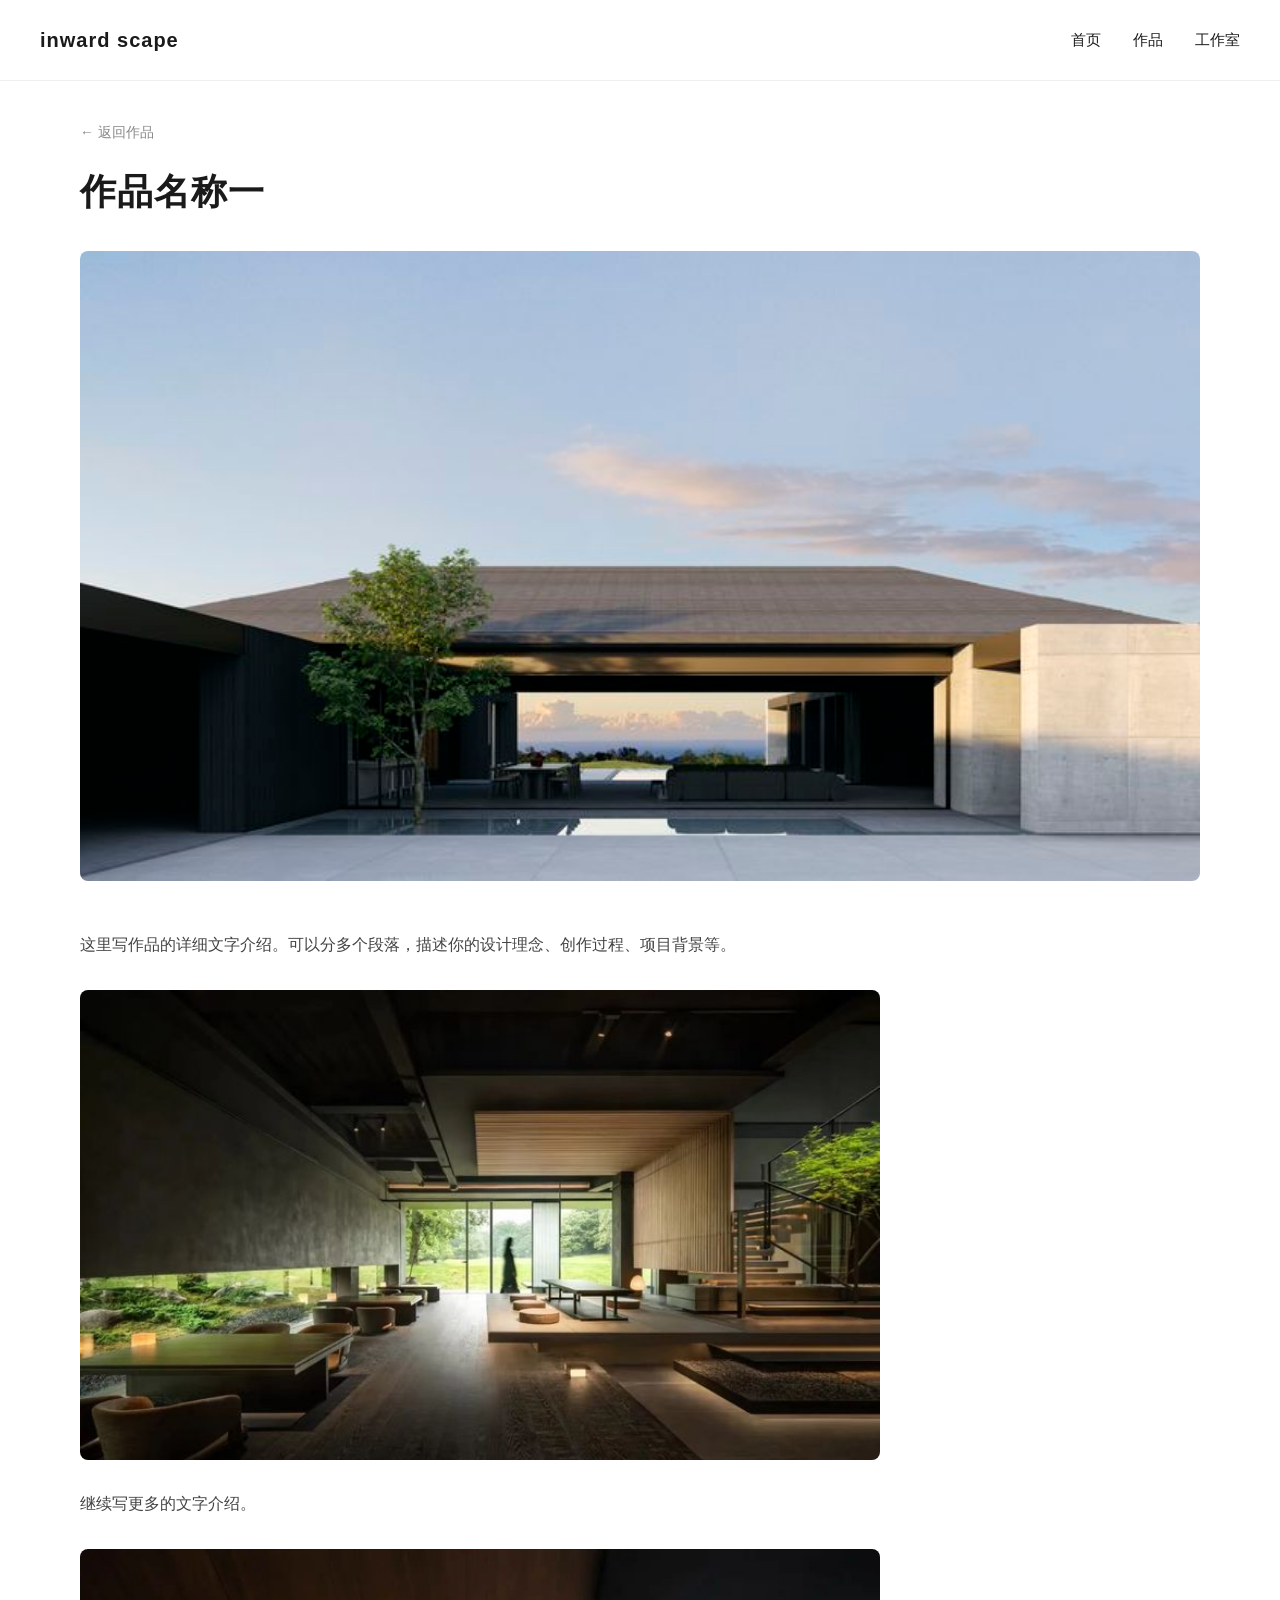
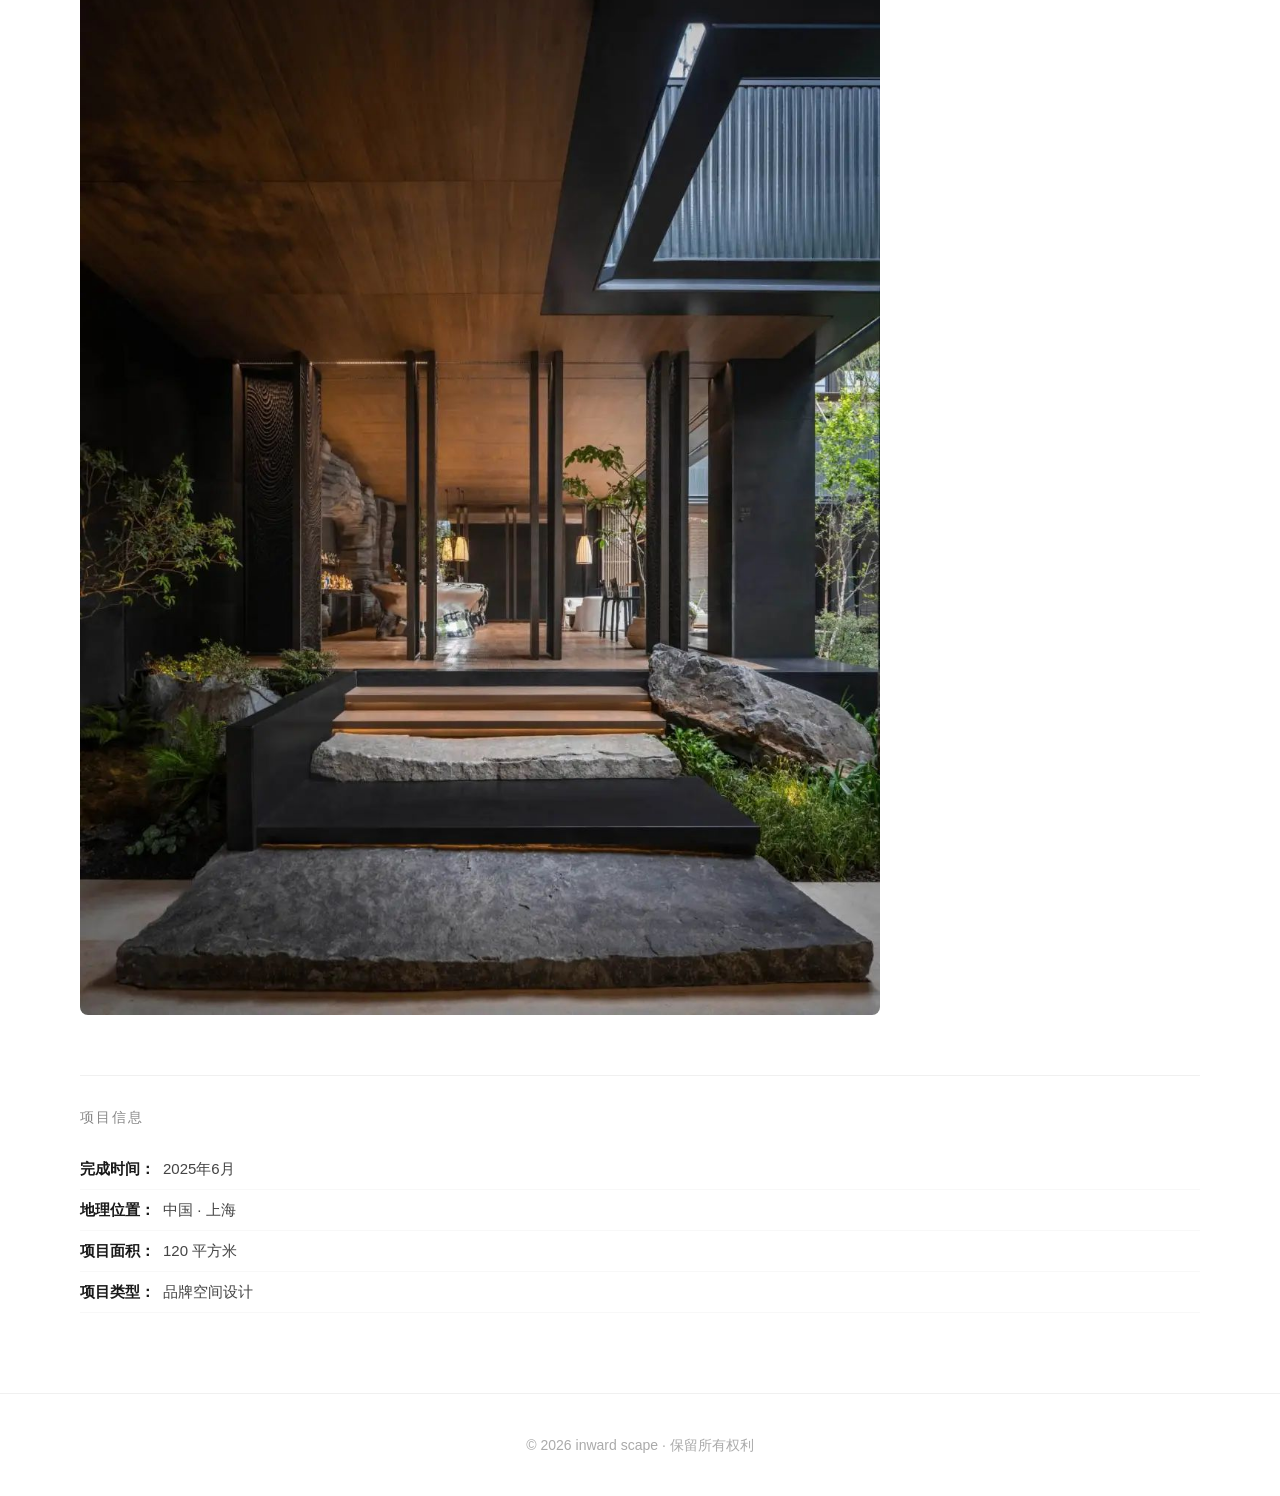
==== detail.html @ 56d9f956 "Add files via upload" ====
<!DOCTYPE html>
<html lang="zh-CN">
<head>
    <meta charset="UTF-8">
    <meta name="viewport" content="width=device-width, initial-scale=1.0">
    <title>inward scape | 作品详情</title>
    <link rel="stylesheet" href="css/style.css">
</head>
<body>

    <!-- 导航栏 -->
    <nav class="navbar">
        <div class="nav-brand">inward scape</div>
        <ul class="nav-links">
            <li><a href="index.html">首页</a></li>
            <li><a href="works.html">作品</a></li>
            <li><a href="studio.html">工作室</a></li>
        </ul>
    </nav>

    <!-- 详情页主内容 -->
    <main class="container">

        <!-- 返回链接 -->
        <a href="works.html" class="back-link">← 返回作品</a>

        <!-- 项目标题 -->
        <h1 class="detail-title">作品名称一</h1>

        <!-- 主图或视频 -->
        <div class="detail-hero">
            <img src="images/detail-hero.jpg" alt="作品主图">
            <!-- 如果要放视频，把上面这行替换成：
            <video src="images/demo.mp4" controls style="width:100%; border-radius:8px;"></video>
            -->
        </div>

        <!-- 图文介绍 -->
        <div class="detail-content">
            <p>这里写作品的详细文字介绍。可以分多个段落，描述你的设计理念、创作过程、项目背景等。</p>

            <img src="images/detail-1.jpg" alt="作品细节图1" class="detail-img">

            <p>继续写更多的文字介绍。</p>

            <img src="images/detail-2.jpg" alt="作品细节图2" class="detail-img">
        </div>

        <!-- 项目相关信息 -->
        <div class="detail-meta">
            <h2>项目信息</h2>
            <ul>
                <li><strong>完成时间：</strong>2025年6月</li>
                <li><strong>地理位置：</strong>中国 · 上海</li>
                <li><strong>项目面积：</strong>120 平方米</li>
                <li><strong>项目类型：</strong>品牌空间设计</li>
            </ul>
        </div>

    </main>

    <footer class="footer">
        <p>© 2026 inward scape · 保留所有权利</p>
    </footer>

</body>
</html>
---- css/style.css ----
/* 全局基础样式 */
* {
    margin: 0;
    padding: 0;
    box-sizing: border-box;
}

body {
    font-family: -apple-system, BlinkMacSystemFont, "PingFang SC", "Microsoft YaHei", sans-serif;
    color: #1a1a1a;
    background-color: #ffffff;
    line-height: 1.6;
    -webkit-font-smoothing: antialiased;
}

a {
    color: #1a1a1a;
    text-decoration: none;
    transition: opacity 0.2s;
}

a:hover {
    opacity: 0.6;
}

/* 顶部导航栏 */
.navbar {
    display: flex;
    justify-content: space-between;
    align-items: center;
    padding: 24px 40px;
    position: sticky;
    top: 0;
    background: rgba(255, 255, 255, 0.95);
    backdrop-filter: blur(10px);
    z-index: 100;
    border-bottom: 1px solid #f0f0f0;
}

.nav-brand {
    font-size: 20px;
    font-weight: 600;
    letter-spacing: 1px;
}

.nav-links {
    display: flex;
    gap: 32px;
    list-style: none;
}

.nav-links a {
    font-size: 15px;
    font-weight: 400;
}

.nav-links a.active {
    font-weight: 600;
    border-bottom: 2px solid #1a1a1a;
    padding-bottom: 2px;
}

/* 主内容区 */
.container {
    max-width: 1200px;
    margin: 0 auto;
    padding: 0 40px;
}

.section-title {
    font-size: 14px;
    font-weight: 500;
    letter-spacing: 2px;
    text-transform: uppercase;
    color: #888;
    margin-bottom: 32px;
    padding-top: 60px;
}

/* 首页 Hero 区域 */
.hero {
    padding: 120px 0 80px;
    text-align: center;
}

.hero h1 {
    font-size: 48px;
    font-weight: 700;
    letter-spacing: 2px;
    margin-bottom: 16px;
}

.hero p {
    font-size: 18px;
    color: #888;
    max-width: 600px;
    margin: 0 auto;
}

/* 作品网格 */
.works-grid {
    display: grid;
    grid-template-columns: repeat(auto-fill, minmax(320px, 1fr));
    gap: 40px;
    padding-bottom: 80px;
}

.work-card {
    display: block;
}

.work-card img {
    width: 100%;
    aspect-ratio: 4 / 3;
    object-fit: cover;
    border-radius: 4px;
    margin-bottom: 16px;
    background-color: #f5f5f5;
}

.work-card h3 {
    font-size: 17px;
    font-weight: 600;
    margin-bottom: 4px;
}

.work-card .work-meta {
    font-size: 14px;
    color: #888;
}

/* 工作室成员网格 */
.studio-grid {
    display: grid;
    grid-template-columns: repeat(auto-fill, minmax(240px, 1fr));
    gap: 40px;
    padding-bottom: 80px;
}

.studio-member {
    text-align: center;
}

.studio-member img {
    width: 120px;
    height: 120px;
    border-radius: 50%;
    object-fit: cover;
    margin-bottom: 20px;
    background-color: #f5f5f5;
}

.studio-member h3 {
    font-size: 18px;
    font-weight: 600;
    margin-bottom: 4px;
}

.studio-member p {
    font-size: 14px;
    color: #888;
}

/* 分类筛选栏 */
.filter-bar {
    display: flex;
    flex-wrap: wrap;
    gap: 12px;
    padding: 0 0 40px;
}

.filter-bar a {
    font-size: 14px;
    padding: 8px 18px;
    border: 1px solid #e0e0e0;
    border-radius: 100px;
    color: #666;
    transition: all 0.2s;
}

.filter-bar a:hover,
.filter-bar a.active {
    background-color: #1a1a1a;
    color: #ffffff;
    border-color: #1a1a1a;
}

/* 页脚 */
.footer {
    border-top: 1px solid #f0f0f0;
    padding: 40px;
    text-align: center;
    font-size: 14px;
    color: #aaa;
}

/* 响应式：手机端适配 */
@media (max-width: 768px) {
    .hero-categories {
        gap: 10px;
        margin-top: 28px;
    }

    .category-btn {
        font-size: 14px;
        padding: 8px 18px;
    }

    .hero-image {
        padding-bottom: 50px;
    }
    .navbar {
        padding: 18px 20px;
        flex-wrap: wrap;
        gap: 12px;
    }

    .nav-links {
        gap: 20px;
        font-size: 14px;
    }

    .container {
        padding: 0 20px;
    }

    .hero {
        padding: 80px 0 60px;
    }

    .hero h1 {
        font-size: 32px;
    }

    .hero p {
        font-size: 16px;
    }

    .works-grid {
        grid-template-columns: 1fr;
        gap: 32px;
    }

    .section-title {
        padding-top: 40px;
    }
}
/* 首屏分类导航按钮 */
.hero-categories {
    display: flex;
    justify-content: center;
    flex-wrap: wrap;
    gap: 14px;
    margin-top: 40px;
}

.category-btn {
    font-size: 15px;
    padding: 10px 24px;
    border: 1px solid #e0e0e0;
    border-radius: 100px;
    color: #1a1a1a;
    transition: all 0.25s;
}

.category-btn:hover {
    background-color: #1a1a1a;
    color: #ffffff;
    border-color: #1a1a1a;
    opacity: 1;
}

/* 氛围图 */
.hero-image {
    padding-bottom: 80px;
}

.hero-image img {
    width: 100%;
    height: auto;
    display: block;
    border-radius: 8px;
    object-fit: cover;
}
/* ===== 作品详情页样式 ===== */

.back-link {
    display: inline-block;
    margin: 40px 0 20px;
    font-size: 14px;
    color: #888;
}

.back-link:hover {
    color: #1a1a1a;
}

.detail-title {
    font-size: 36px;
    font-weight: 700;
    letter-spacing: 1px;
    margin-bottom: 30px;
}

.detail-hero {
    margin-bottom: 50px;
}

.detail-hero img {
    width: 100%;
    height: auto;
    border-radius: 8px;
    display: block;
}

.detail-content {
    max-width: 800px;
    margin-bottom: 60px;
}

.detail-content p {
    font-size: 16px;
    line-height: 1.8;
    color: #444;
    margin-bottom: 24px;
}

.detail-img {
    width: 100%;
    height: auto;
    border-radius: 8px;
    margin: 30px 0;
    display: block;
}

.detail-meta {
    border-top: 1px solid #f0f0f0;
    padding-top: 30px;
    margin-bottom: 80px;
}

.detail-meta h2 {
    font-size: 14px;
    font-weight: 500;
    letter-spacing: 2px;
    text-transform: uppercase;
    color: #888;
    margin-bottom: 20px;
}

.detail-meta ul {
    list-style: none;
    padding: 0;
}

.detail-meta li {
    font-size: 15px;
    color: #444;
    padding: 8px 0;
    border-bottom: 1px solid #f8f8f8;
}

.detail-meta li strong {
    font-weight: 600;
    color: #1a1a1a;
    margin-right: 8px;
}

/* 手机端适配 */
@media (max-width: 768px) {
    .detail-title {
        font-size: 26px;
    }

    .detail-content p {
        font-size: 15px;
    }

    .back-link {
        margin-top: 20px;
    }
}
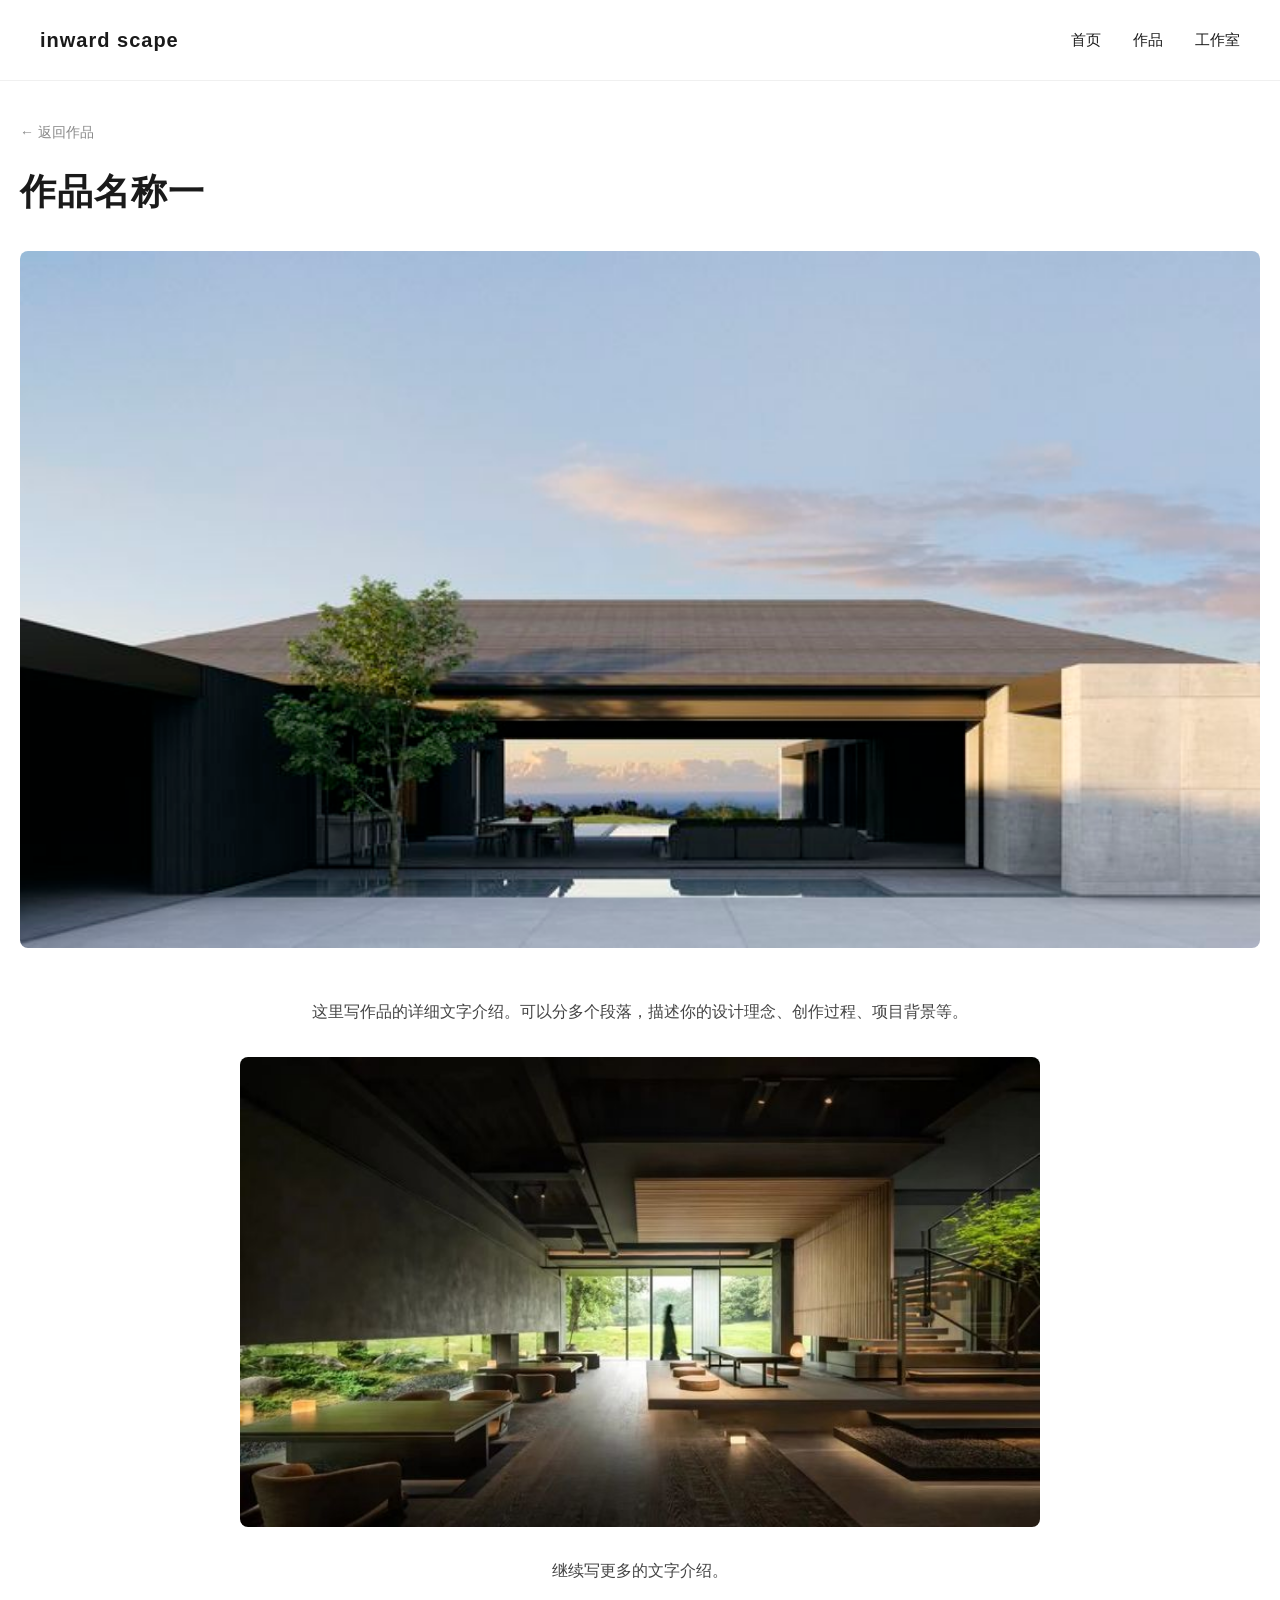
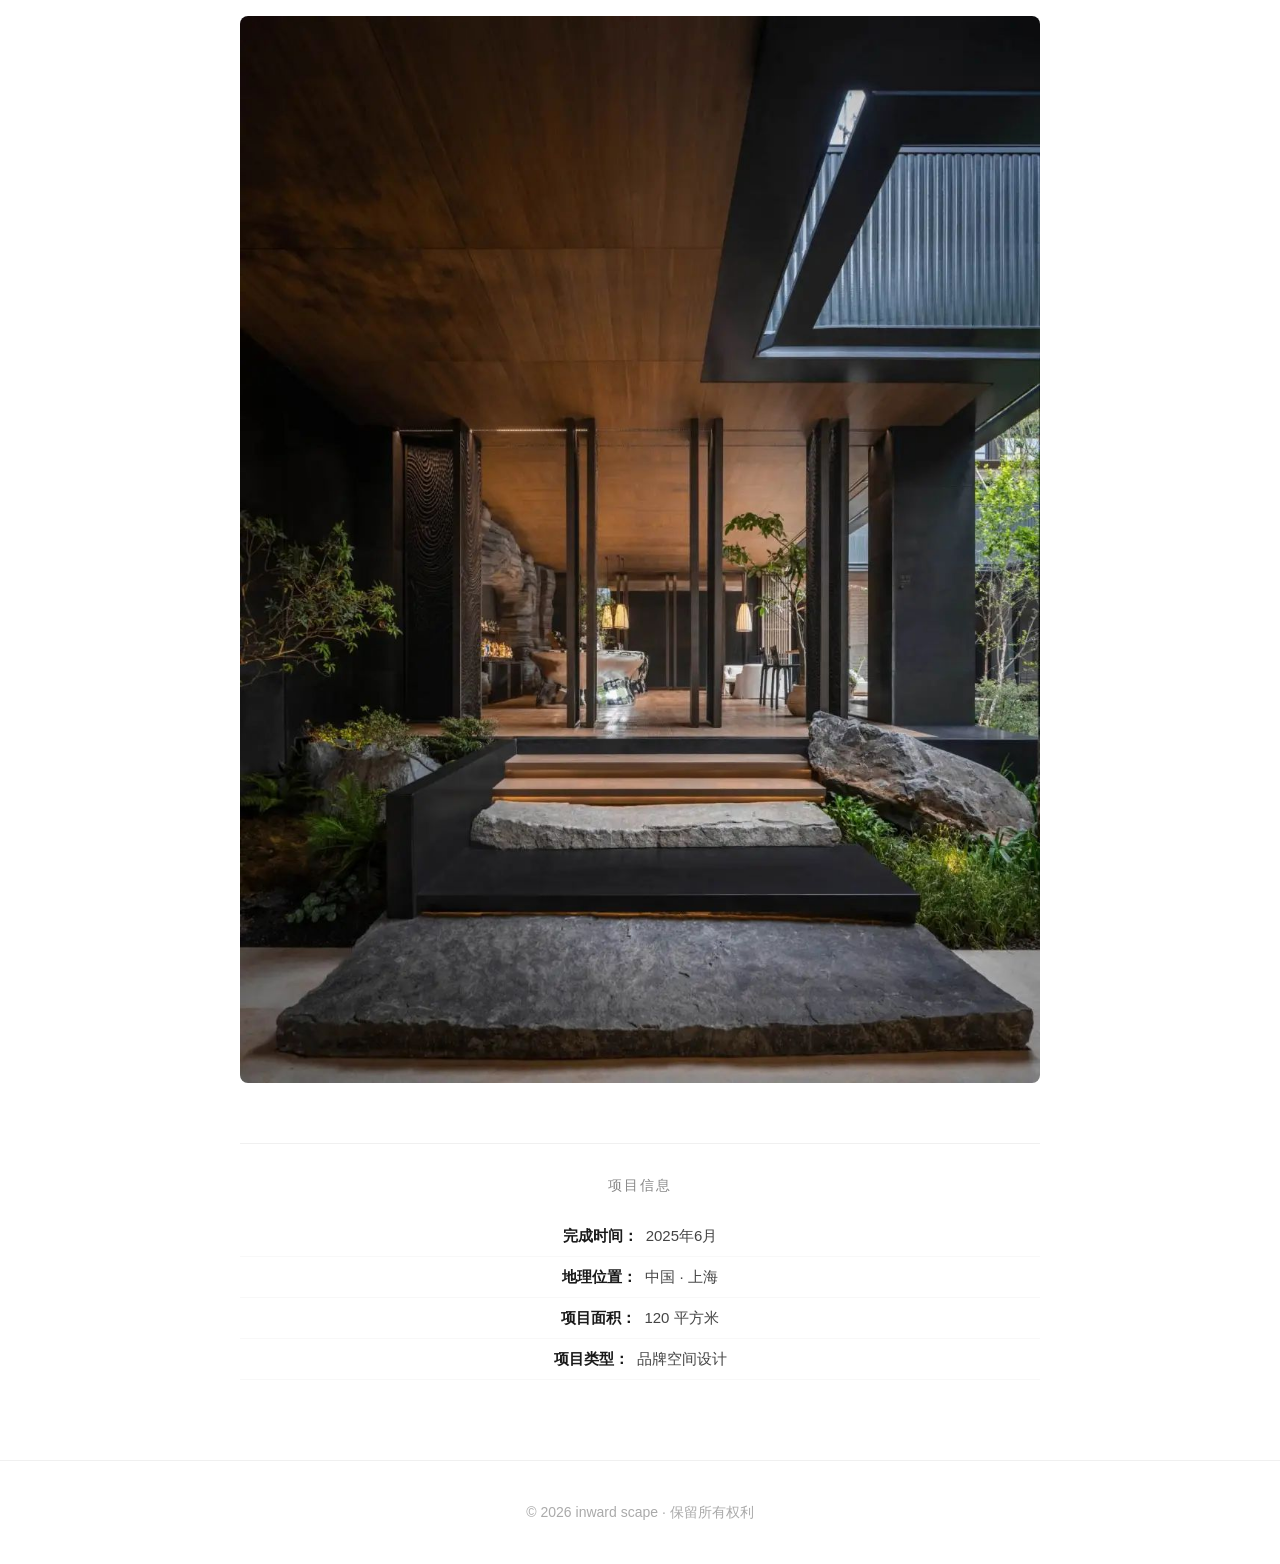
==== commit 2b637094: "Add files via upload" ====
--- a/detail.html
+++ b/detail.html
@@ -8,7 +8,7 @@
 </head>
 <body>
 
-    <!-- 导航栏 -->
+        <!-- 导航栏 -->
     <nav class="navbar">
         <div class="nav-brand">inward scape</div>
         <ul class="nav-links">
@@ -19,44 +19,37 @@
     </nav>
 
     <!-- 详情页主内容 -->
-    <main class="container">
+    <main>
+        <!-- 顶部标题区域（保持原样，限制宽度） -->
+        <div class="detail-header">
+            <a href="works.html" class="back-link">← 返回作品</a>
+            <h1 class="detail-title">作品名称一</h1>
+        </div>
 
-        <!-- 返回链接 -->
-        <a href="works.html" class="back-link">← 返回作品</a>
-
-        <!-- 项目标题 -->
-        <h1 class="detail-title">作品名称一</h1>
-
-        <!-- 主图或视频 -->
+        <!-- 主图区域（脱离容器限制，让它更大） -->
         <div class="detail-hero">
             <img src="images/detail-hero.jpg" alt="作品主图">
-            <!-- 如果要放视频，把上面这行替换成：
-            <video src="images/demo.mp4" controls style="width:100%; border-radius:8px;"></video>
-            -->
         </div>
 
-        <!-- 图文介绍 -->
-        <div class="detail-content">
-            <p>这里写作品的详细文字介绍。可以分多个段落，描述你的设计理念、创作过程、项目背景等。</p>
+        <!-- 下方文字与信息（再次放入容器，保持居中排版） -->
+        <div class="container">
+            <div class="detail-content">
+                <p>这里写作品的详细文字介绍。可以分多个段落，描述你的设计理念、创作过程、项目背景等。</p>
+                <img src="images/detail-1.jpg" alt="作品细节图1" class="detail-img">
+                <p>继续写更多的文字介绍。</p>
+                <img src="images/detail-2.jpg" alt="作品细节图2" class="detail-img">
+            </div>
 
-            <img src="images/detail-1.jpg" alt="作品细节图1" class="detail-img">
-
-            <p>继续写更多的文字介绍。</p>
-
-            <img src="images/detail-2.jpg" alt="作品细节图2" class="detail-img">
+            <div class="detail-meta">
+                <h2>项目信息</h2>
+                <ul>
+                    <li><strong>完成时间：</strong>2025年6月</li>
+                    <li><strong>地理位置：</strong>中国 · 上海</li>
+                    <li><strong>项目面积：</strong>120 平方米</li>
+                    <li><strong>项目类型：</strong>品牌空间设计</li>
+                </ul>
+            </div>
         </div>
-
-        <!-- 项目相关信息 -->
-        <div class="detail-meta">
-            <h2>项目信息</h2>
-            <ul>
-                <li><strong>完成时间：</strong>2025年6月</li>
-                <li><strong>地理位置：</strong>中国 · 上海</li>
-                <li><strong>项目面积：</strong>120 平方米</li>
-                <li><strong>项目类型：</strong>品牌空间设计</li>
-            </ul>
-        </div>
-
     </main>
 
     <footer class="footer">
--- a/css/style.css
+++ b/css/style.css
@@ -379,4 +379,48 @@
     .back-link {
         margin-top: 20px;
     }
+}
+/* 1. 详情页主图：变大并居中 */
+.detail-hero {
+    width: 100%;
+    max-width: 1400px;
+    margin: 0 auto 50px;
+    padding: 0 20px;
+}
+
+.detail-hero img {
+    width: 100%;
+    height: auto;
+    border-radius: 8px;
+    display: block;
+}
+
+/* 2. 详情页文字和图片：全部居中放置 */
+.detail-content {
+    max-width: 800px;
+    margin: 0 auto 60px;
+    text-align: center; /* 如果想让文字靠左，把这行删掉 */
+}
+
+/* 3. 内容块里的图片也要居中 */
+.detail-img {
+    width: 100%;
+    height: auto;
+    border-radius: 8px;
+    margin: 30px auto;
+    display: block;
+}
+
+/* 4. 项目信息也居中 */
+.detail-meta {
+    max-width: 800px;
+    margin: 0 auto 80px;
+    text-align: center; /* 如果想让文字靠左，把这行删掉 */
+}
+/* 详情页顶部标题容器，与主图宽度保持一致，实现左右对齐 */
+.detail-header {
+    width: 100%;
+    max-width: 1400px; /* 和 .detail-hero 的 max-width 保持一致 */
+    margin: 0 auto;
+    padding: 0 20px; /* 和 .detail-hero 的 padding 保持一致 */
 }
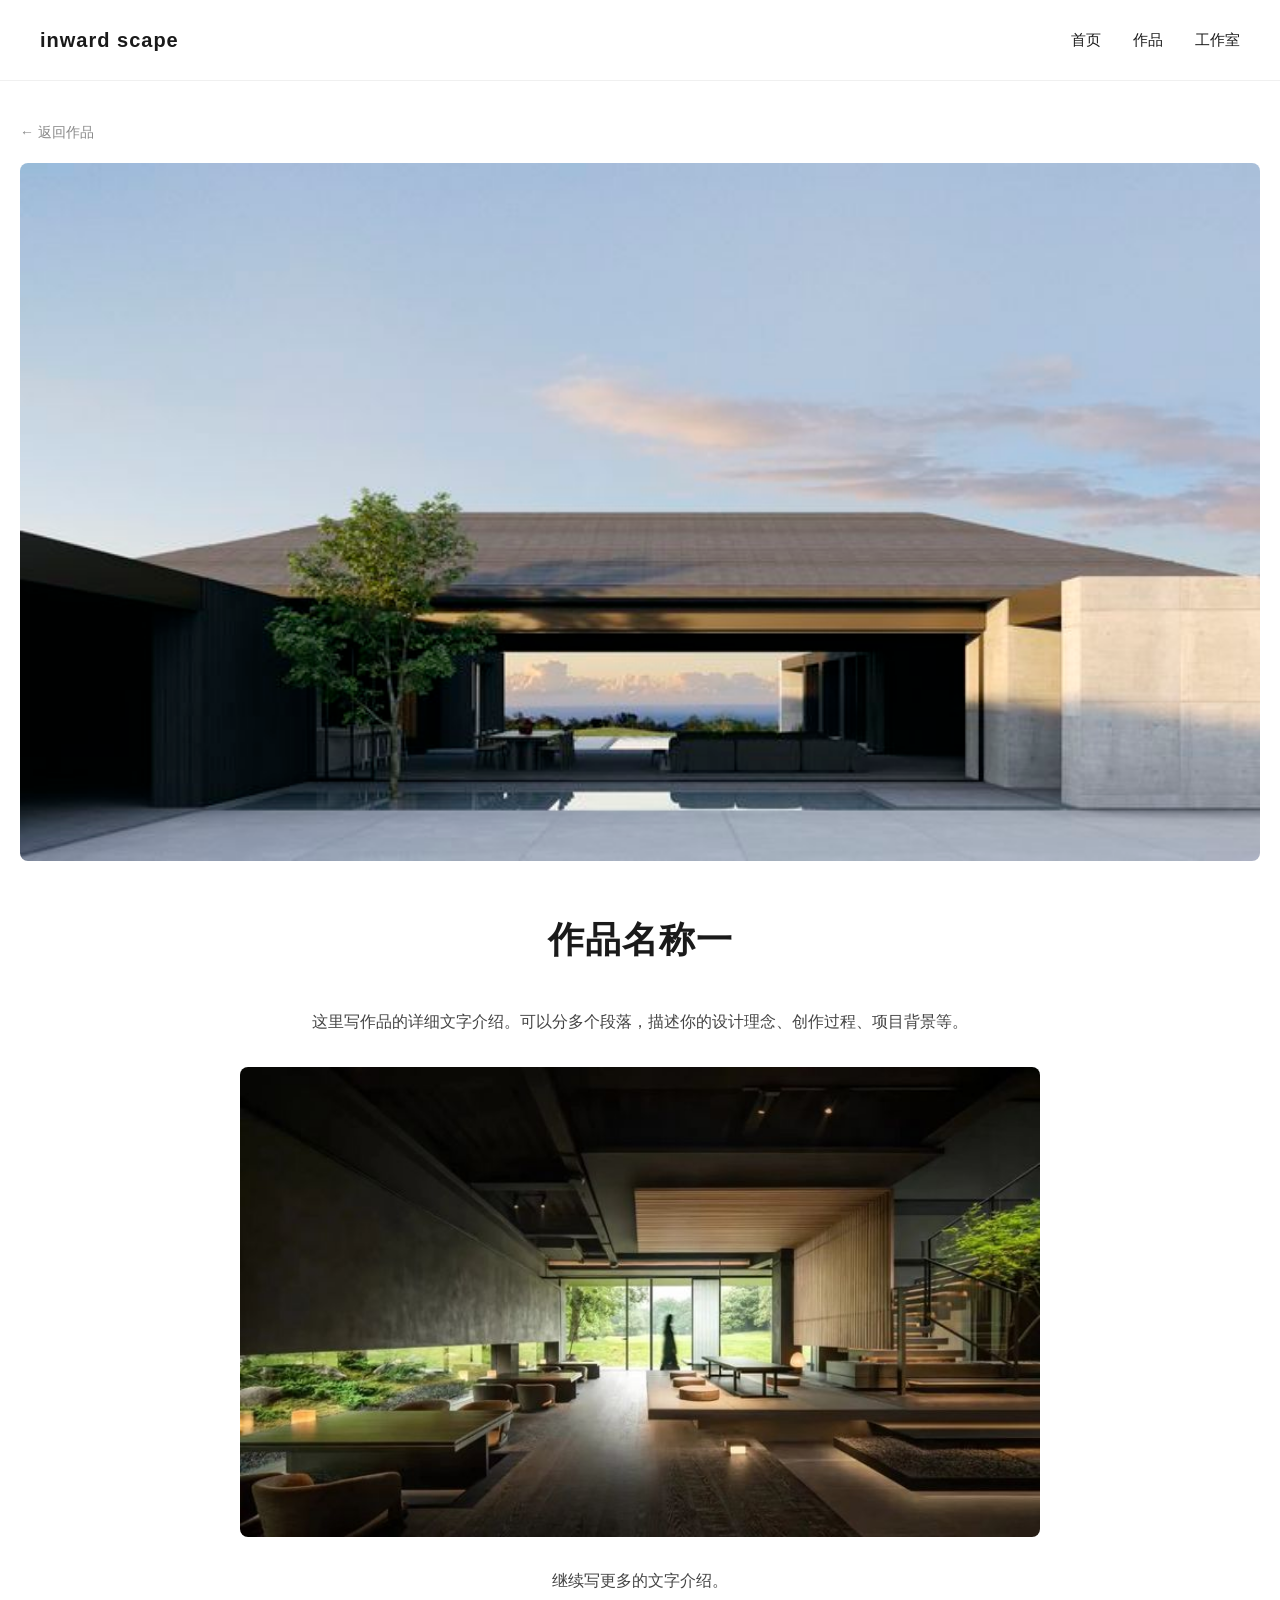
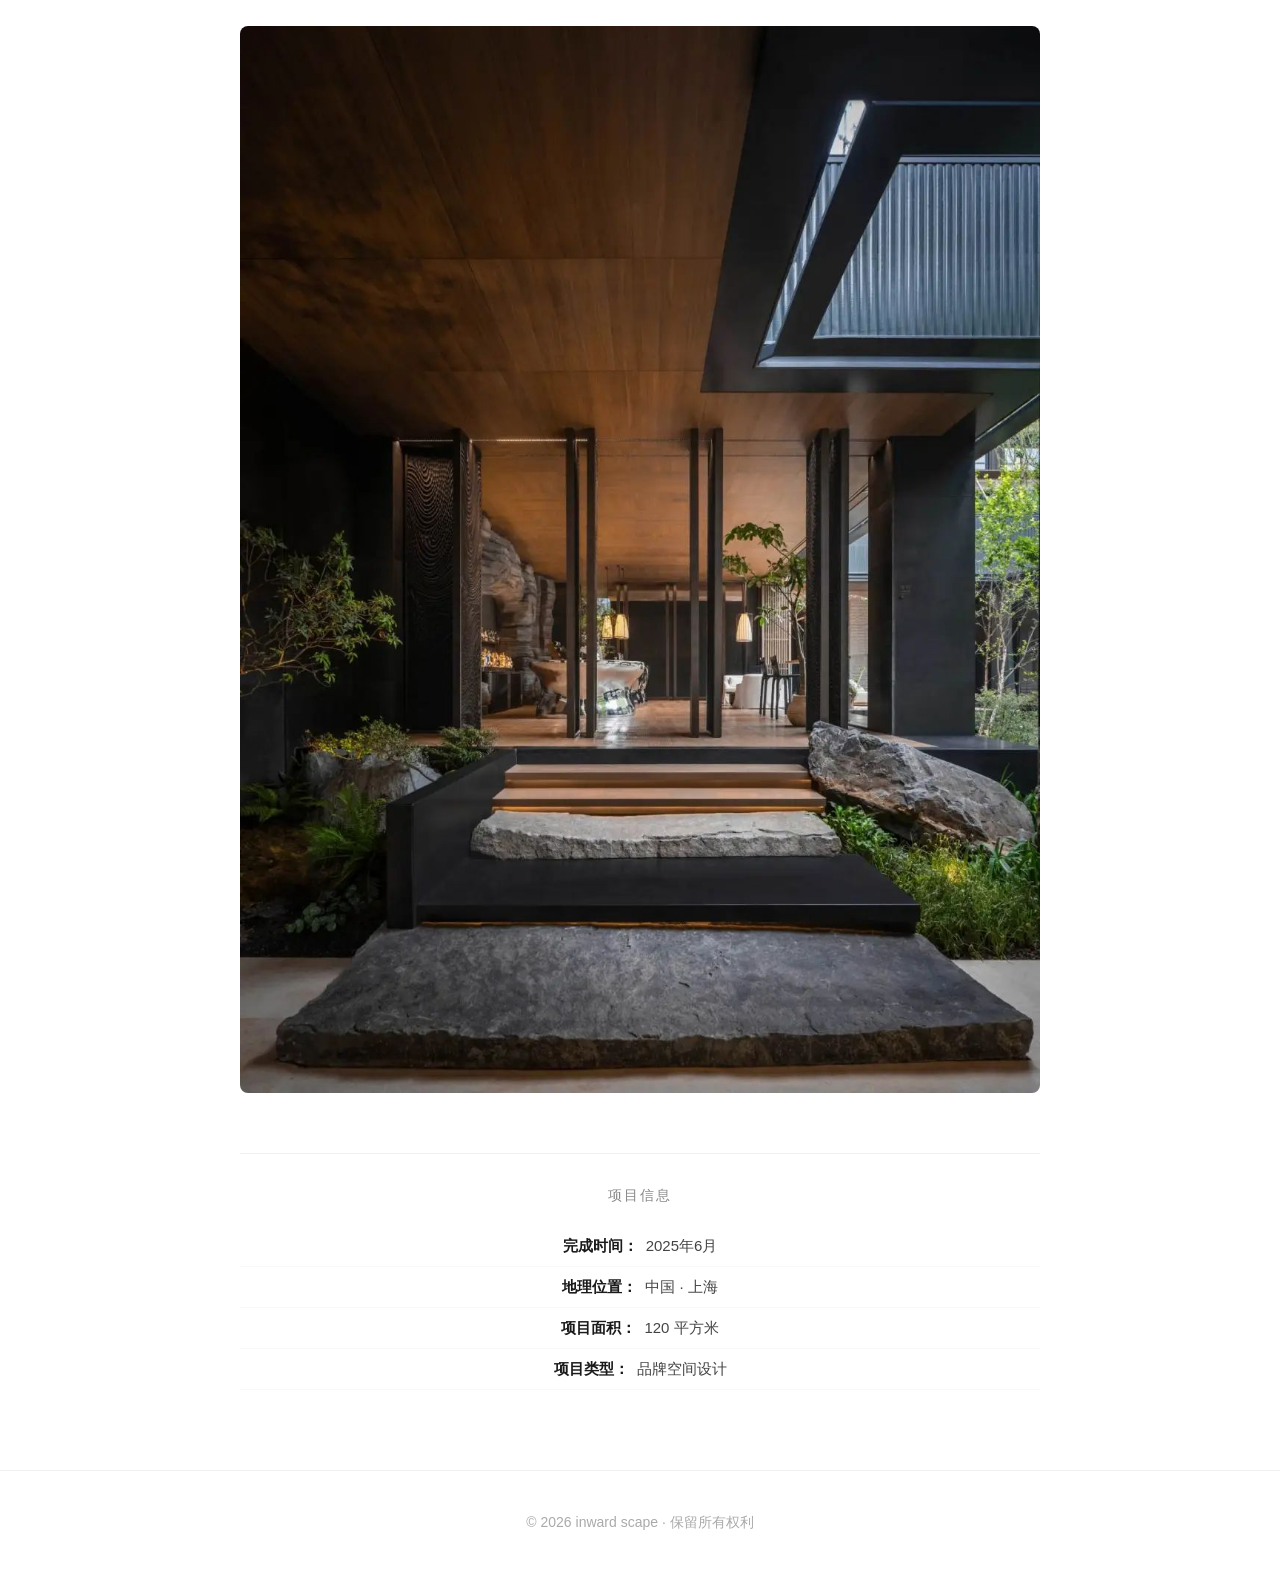
==== commit 3a4ad6ce: "Add files via upload" ====
--- a/detail.html
+++ b/detail.html
@@ -19,20 +19,22 @@
     </nav>
 
     <!-- 详情页主内容 -->
-    <main>
-        <!-- 顶部标题区域（保持原样，限制宽度） -->
+        <main>
+        <!-- 顶部导航区域（只留返回按钮） -->
         <div class="detail-header">
             <a href="works.html" class="back-link">← 返回作品</a>
-            <h1 class="detail-title">作品名称一</h1>
         </div>
 
-        <!-- 主图区域（脱离容器限制，让它更大） -->
+        <!-- 主图区域 -->
         <div class="detail-hero">
             <img src="images/detail-hero.jpg" alt="作品主图">
         </div>
 
-        <!-- 下方文字与信息（再次放入容器，保持居中排版） -->
+        <!-- 下方文字与信息 -->
         <div class="container">
+            <!-- 作品标题移到这里，与下方文字同处一个容器，实现居中对齐 -->
+            <h1 class="detail-title">作品名称一</h1>
+            
             <div class="detail-content">
                 <p>这里写作品的详细文字介绍。可以分多个段落，描述你的设计理念、创作过程、项目背景等。</p>
                 <img src="images/detail-1.jpg" alt="作品细节图1" class="detail-img">
--- a/css/style.css
+++ b/css/style.css
@@ -423,4 +423,13 @@
     max-width: 1400px; /* 和 .detail-hero 的 max-width 保持一致 */
     margin: 0 auto;
     padding: 0 20px; /* 和 .detail-hero 的 padding 保持一致 */
+}
+/* 详情页作品标题：居中对齐，并保持和下方内容一致的宽度 */
+.detail-title {
+    font-size: 36px;
+    font-weight: 700;
+    letter-spacing: 1px;
+    text-align: center; /* 让标题文字居中 */
+    max-width: 800px;   /* 与下方文字内容宽度一致 */
+    margin: 0 auto 40px; /* 自动居中，且与主图、下方文字保持合适的间距 */
 }
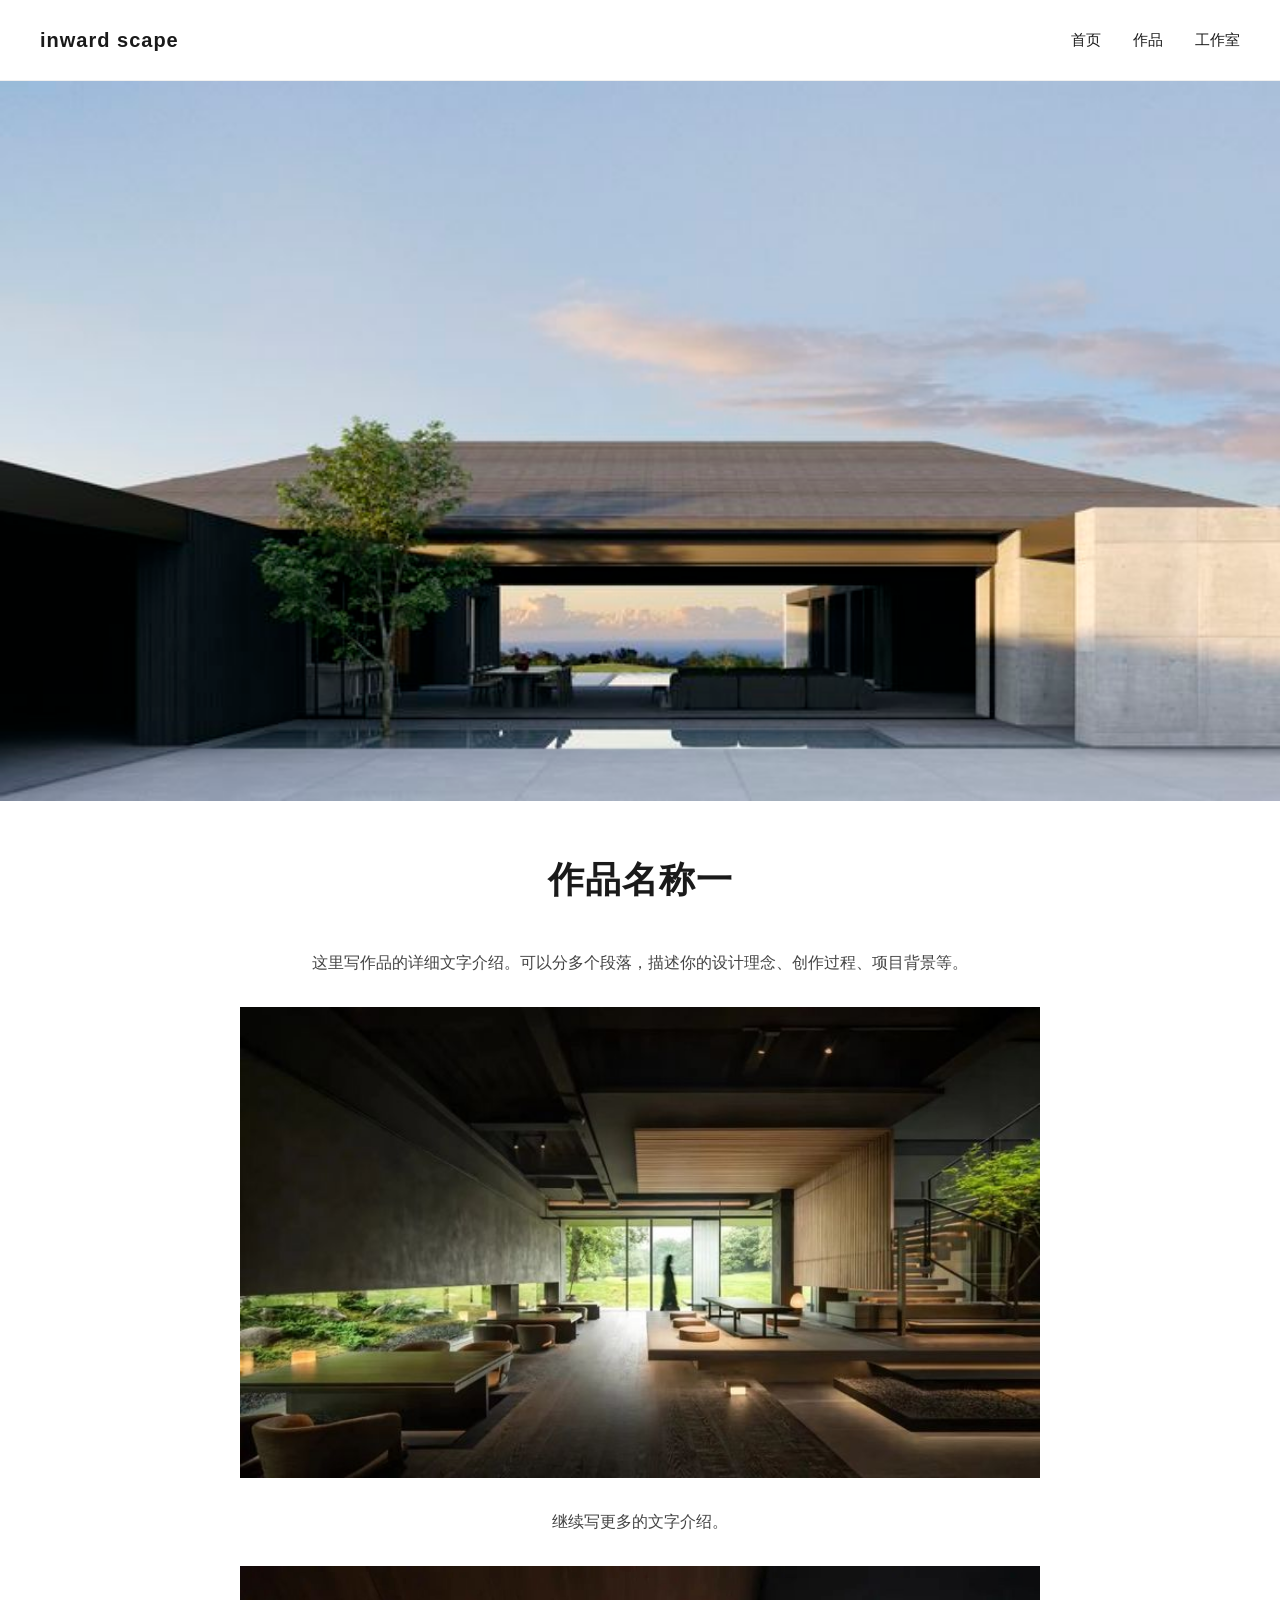
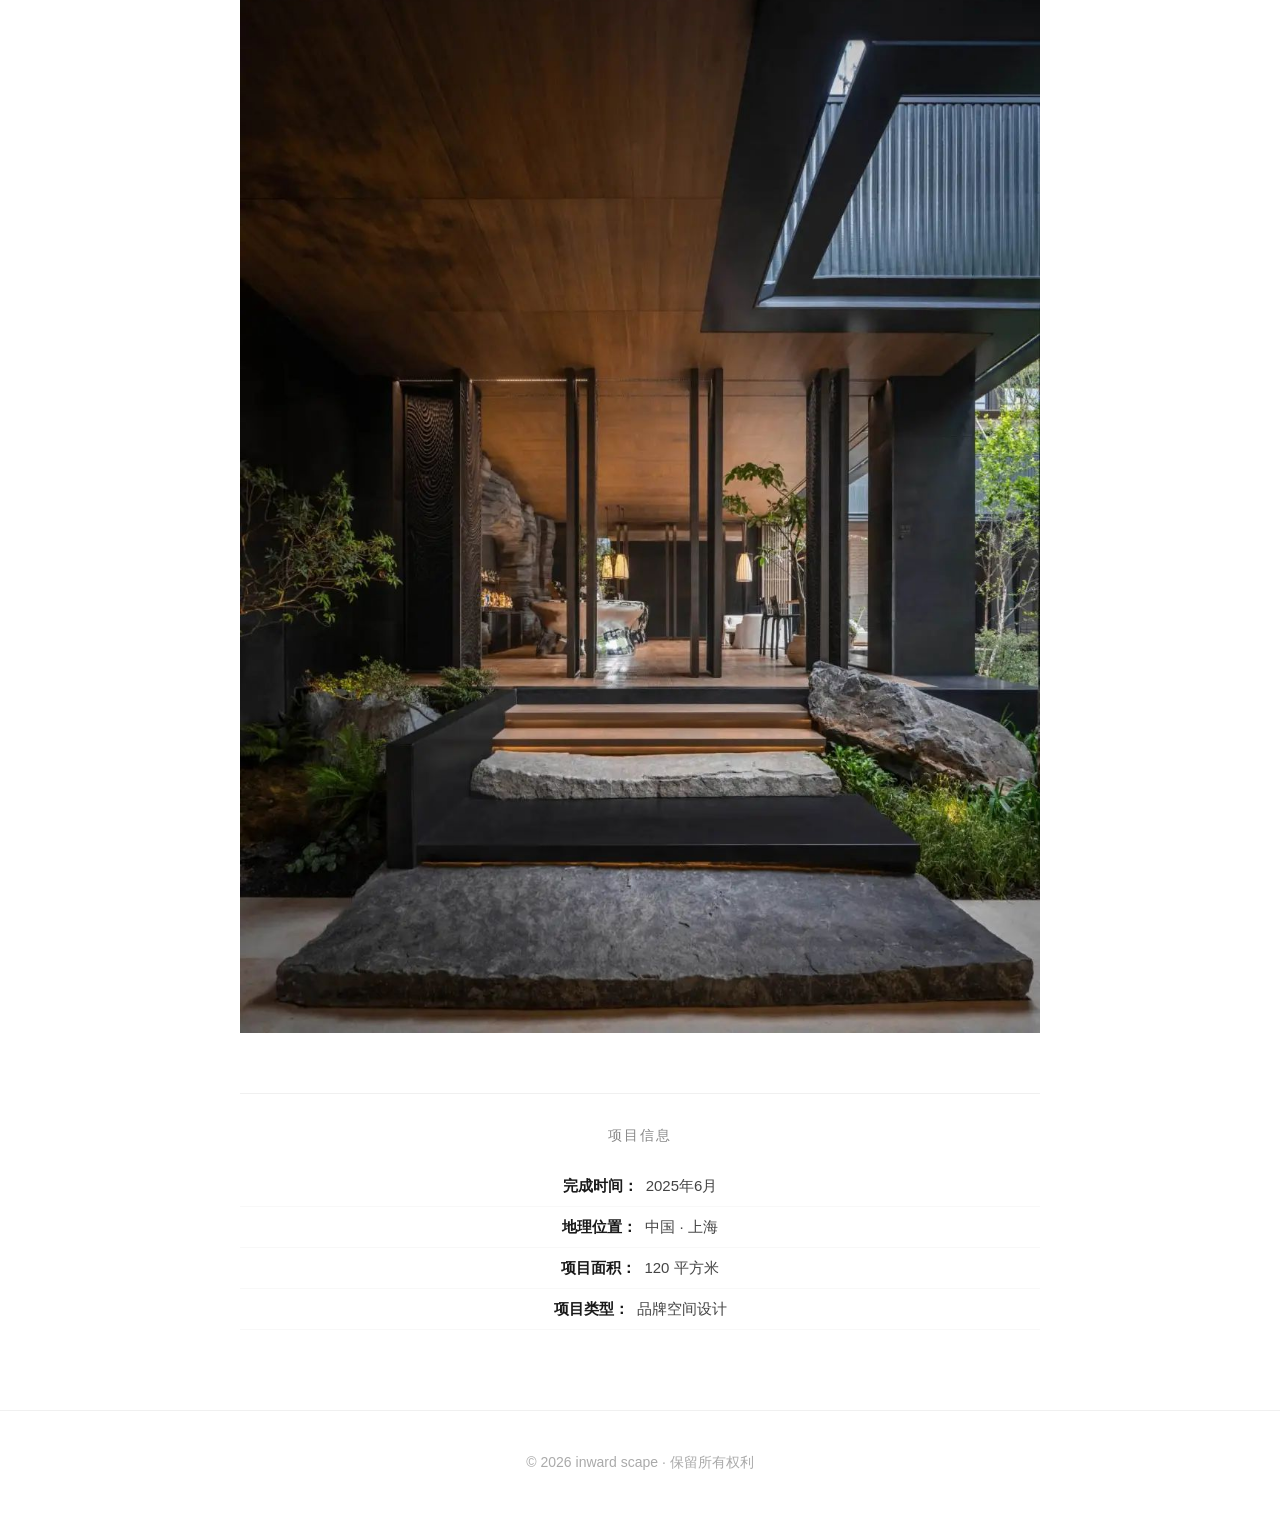
==== commit 2e78c68c: "Add files via upload" ====
--- a/detail.html
+++ b/detail.html
@@ -20,11 +20,6 @@
 
     <!-- 详情页主内容 -->
         <main>
-        <!-- 顶部导航区域（只留返回按钮） -->
-        <div class="detail-header">
-            <a href="works.html" class="back-link">← 返回作品</a>
-        </div>
-
         <!-- 主图区域 -->
         <div class="detail-hero">
             <img src="images/detail-hero.jpg" alt="作品主图">
--- a/css/style.css
+++ b/css/style.css
@@ -380,18 +380,17 @@
         margin-top: 20px;
     }
 }
-/* 1. 详情页主图：变大并居中 */
+/* 详情页主图：全屏无圆角 */
 .detail-hero {
     width: 100%;
-    max-width: 1400px;
-    margin: 0 auto 50px;
-    padding: 0 20px;
+    margin: 0 0 50px 0; /* 去掉左右的 auto 和 padding，让它彻底贴边 */
+    padding: 0;
 }
 
 .detail-hero img {
     width: 100%;
     height: auto;
-    border-radius: 8px;
+    border-radius: 0; /* 取消圆角 */
     display: block;
 }
 
@@ -406,7 +405,7 @@
 .detail-img {
     width: 100%;
     height: auto;
-    border-radius: 8px;
+    border-radius: 0;
     margin: 30px auto;
     display: block;
 }
@@ -432,4 +431,78 @@
     text-align: center; /* 让标题文字居中 */
     max-width: 800px;   /* 与下方文字内容宽度一致 */
     margin: 0 auto 40px; /* 自动居中，且与主图、下方文字保持合适的间距 */
-}+}
+/* ===== 首页全屏首屏样式 ===== */
+.hero-fullscreen {
+    position: relative;
+    width: 100%;
+    height: 100vh; /* 撑满整个屏幕的高度 */
+    display: flex;
+    justify-content: center;
+    align-items: center;
+    overflow: hidden;
+}
+
+/* 1. 背景图图层 */
+.hero-bg {
+    position: absolute;
+    top: 0;
+    left: 0;
+    width: 100%;
+    height: 100%;
+    z-index: 0; /* 放在最底层 */
+}
+
+.hero-bg img {
+    width: 100%;
+    height: 100%;
+    object-fit: cover; /* 保证图片填满屏幕且不变形 */
+}
+
+/* 2. 文字内容图层 */
+.hero-content {
+    position: relative;
+    z-index: 1; /* 放在图片上面 */
+    text-align: center;
+    color: #ffffff; /* 文字改成白色，以便在图片上显示 */
+    padding: 0 20px;
+    max-width: 800px;
+}
+
+.hero-content h1 {
+    font-size: 48px;
+    margin-bottom: 16px;
+    letter-spacing: 2px;
+}
+
+.hero-content p {
+    font-size: 18px;
+    margin-bottom: 40px;
+    opacity: 0.9;
+}
+
+/* 3. 调整分类按钮样式，让它们适应深色背景 */
+.hero-content .category-btn {
+    color: #ffffff;
+    border-color: #ffffff;
+}
+
+.hero-content .category-btn:hover {
+    background-color: #ffffff;
+    color: #1a1a1a;
+    border-color: #ffffff;
+}
+
+/* 4. 手机端适配 */
+@media (max-width: 768px) {
+    .hero-content h1 {
+        font-size: 32px;
+    }
+    .hero-content p {
+        font-size: 15px;
+        margin-bottom: 30px;
+    }
+    .hero-fullscreen {
+        height: 80vh; /* 手机端不用太高，避免太窄被拉长 */
+    }
+}
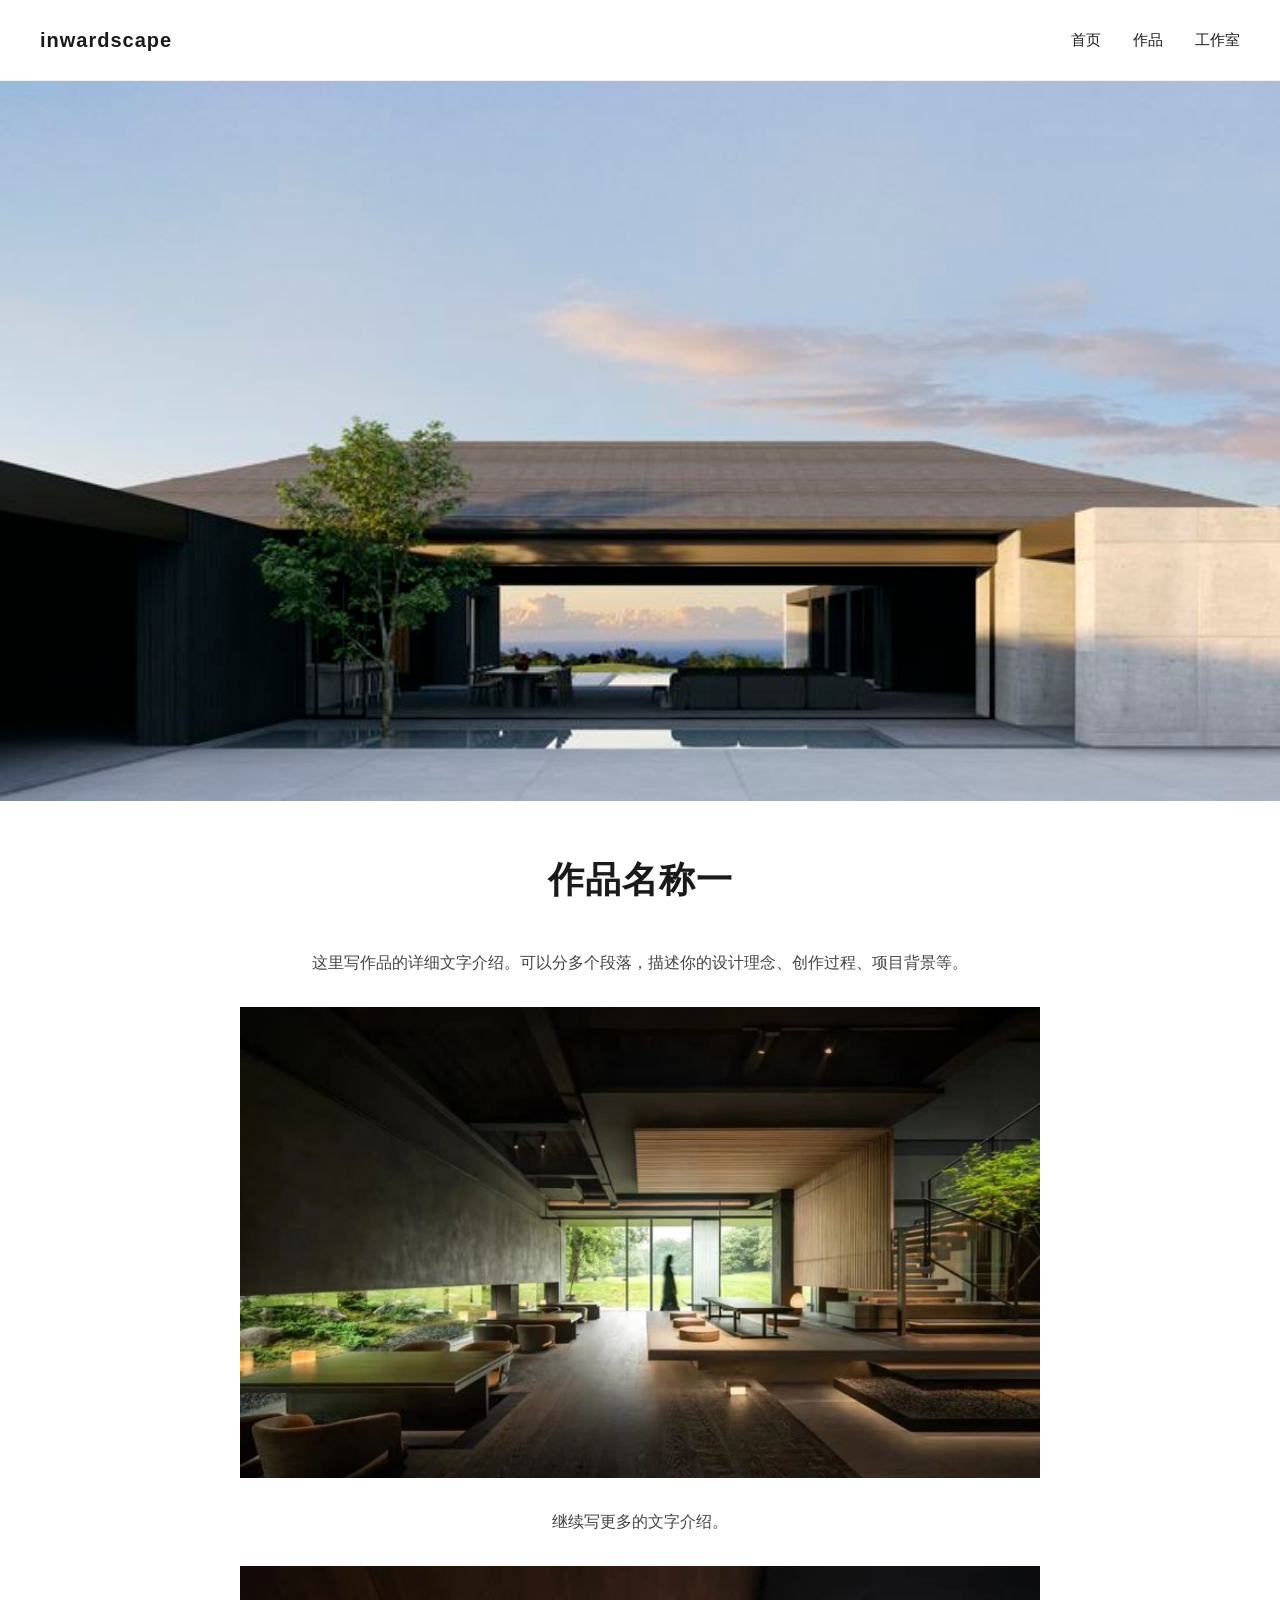
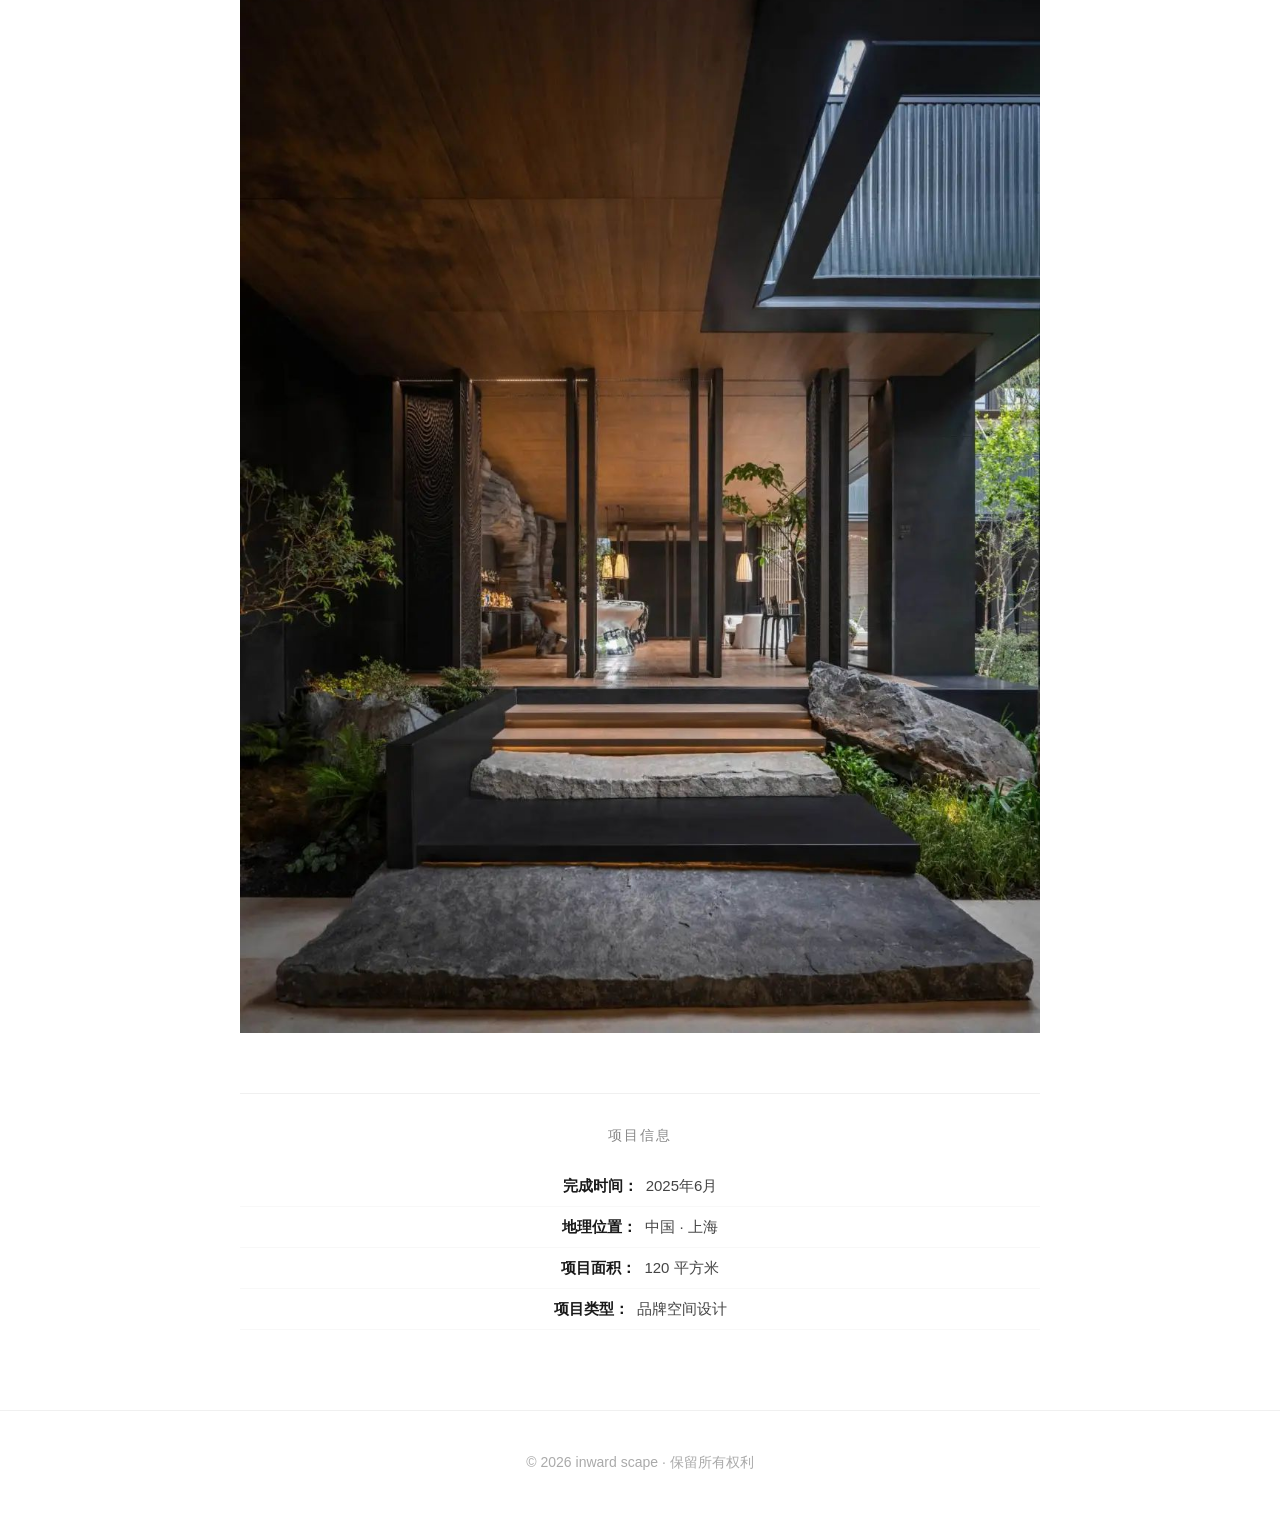
==== commit 363a336f: "Add files via upload" ====
--- a/detail.html
+++ b/detail.html
@@ -3,14 +3,14 @@
 <head>
     <meta charset="UTF-8">
     <meta name="viewport" content="width=device-width, initial-scale=1.0">
-    <title>inward scape | 作品详情</title>
+    <title>inwardscape | 作品详情</title>
     <link rel="stylesheet" href="css/style.css">
 </head>
 <body>
 
         <!-- 导航栏 -->
     <nav class="navbar">
-        <div class="nav-brand">inward scape</div>
+        <div class="nav-brand">inwardscape</div>
         <ul class="nav-links">
             <li><a href="index.html">首页</a></li>
             <li><a href="works.html">作品</a></li>
